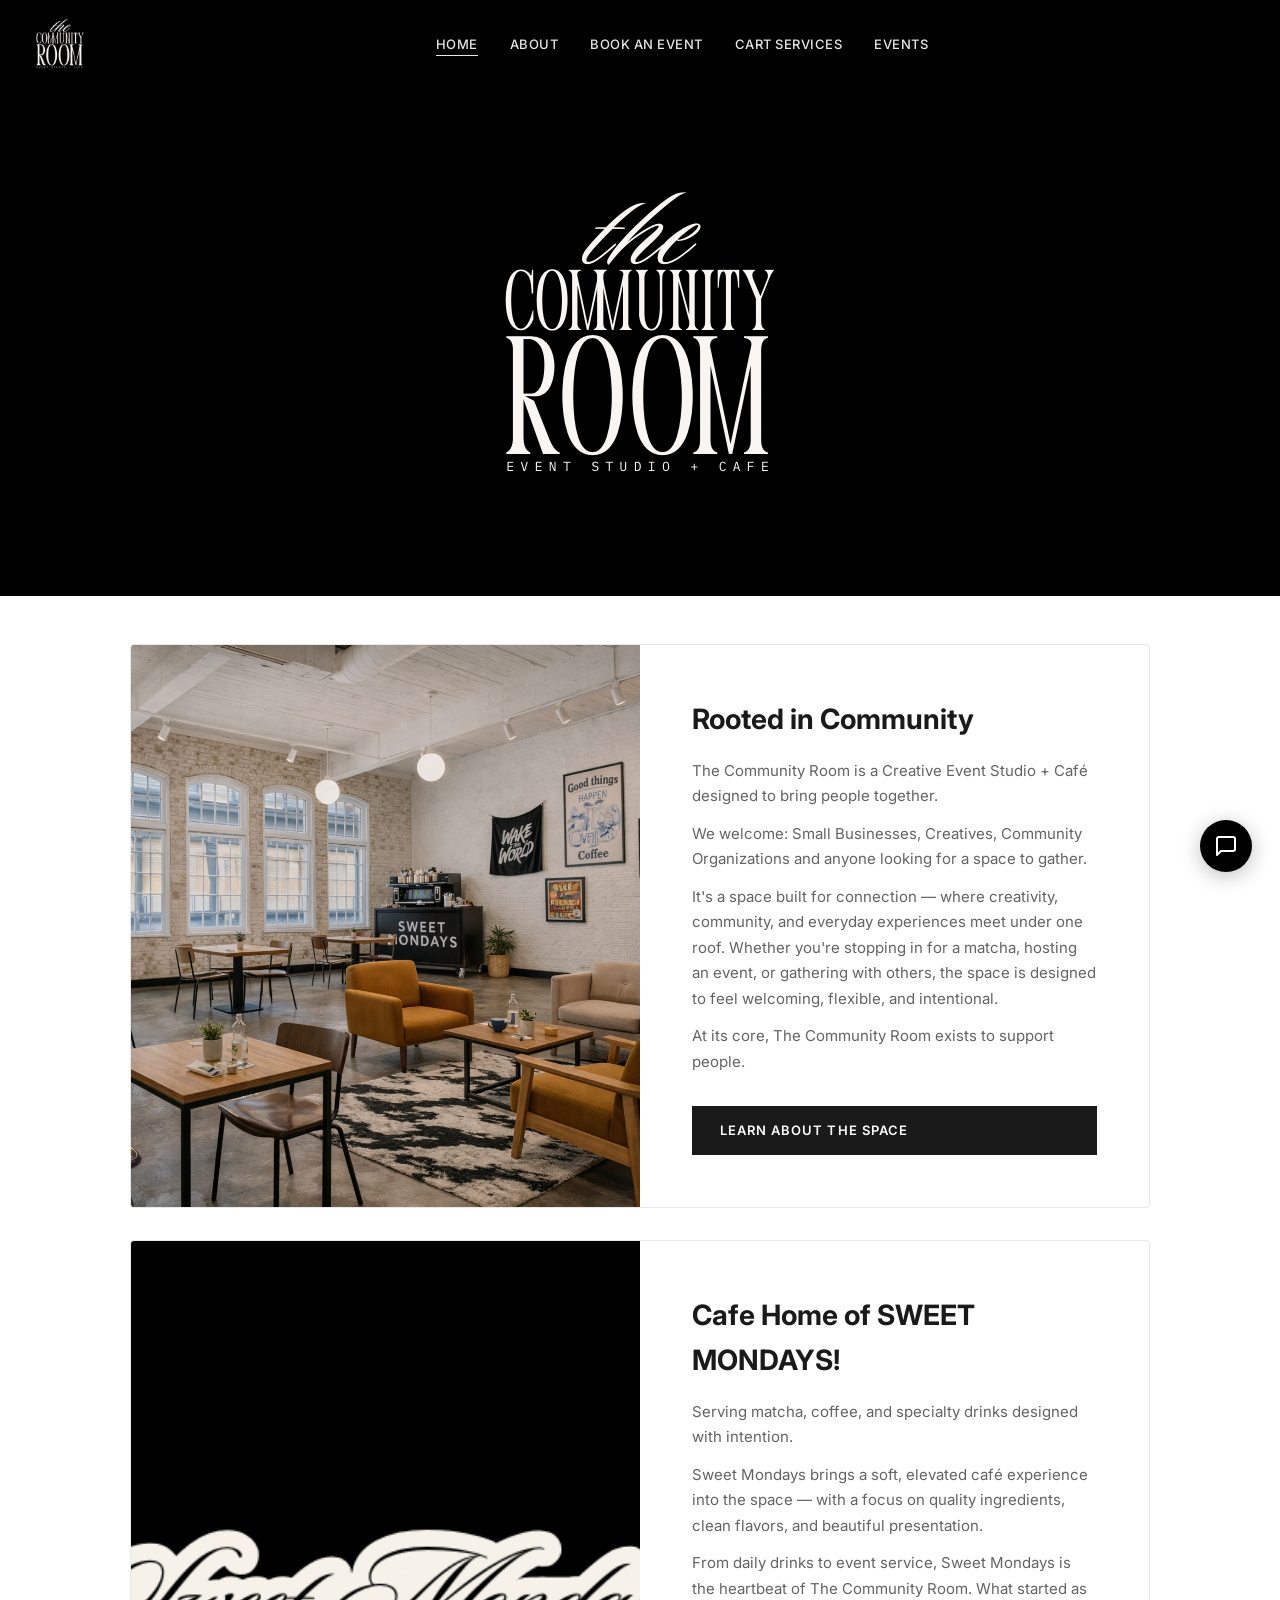
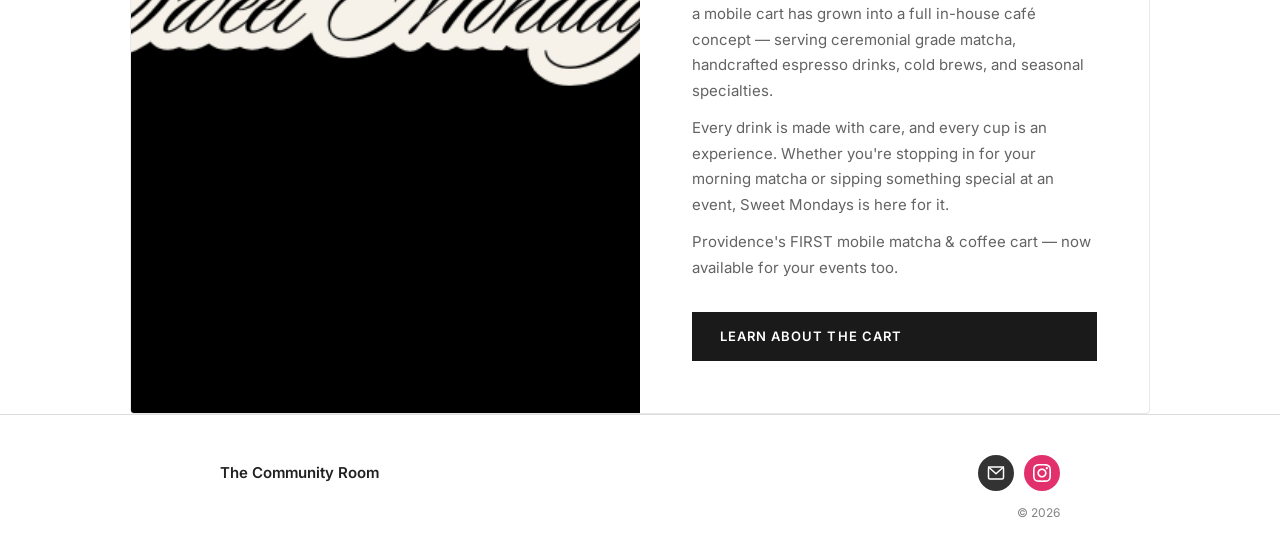
==== index.html @ abcc8662 "Remove home gallery, add mobile hamburger nav across all pages - Remove photo 1/2/3 gallery from hom" ====
<!DOCTYPE html>
<html lang="en">
<head>
  <meta charset="UTF-8" />
  <meta name="viewport" content="width=device-width, initial-scale=1.0" />
  <title>Home | The Community Room</title>
  <link href="https://fonts.googleapis.com/css2?family=Inter:wght@300;400;500;600;700&display=swap" rel="stylesheet" />
  <link rel="stylesheet" href="styles.css" />
</head>
<body>

  <!-- NAV -->
  <nav>
    <a href="index.html" class="nav-logo">
      <img src="logo.PNG" alt="The Community Room" class="nav-logo-img" />
    </a>
    <ul class="nav-links" id="navLinks">
      <li><a href="index.html" class="active">Home</a></li>
      <li><a href="about.html">About</a></li>
      <li><a href="book.html">Book an Event</a></li>
      <li><a href="cart-services.html">Cart Services</a></li>
      <li><a href="events.html">Events</a></li>
    </ul>
    <button class="nav-hamburger" id="navHamburger" aria-label="Toggle menu" aria-expanded="false">
      <span></span><span></span><span></span>
    </button>
  </nav>

  <!-- HERO -->
  <section class="hero">
    <div class="hero-inner">
      <img src="logo.PNG" alt="The Community Room" class="hero-logo" />
    </div>
  </section>

  <!-- SPLIT SECTIONS -->
  <div class="home-split-stack">

    <!-- THE SPACE -->
    <div class="home-split">
      <div class="home-split-img-wrap">
        <img class="home-split-img" src="theSPACEphoto.png" alt="The Community Room Space" />
      </div>
      <div class="home-split-text">
        <h2>Rooted in Community</h2>
        <p>The Community Room is a Creative Event Studio + Café designed to bring people together.</p>
        <p>We welcome: Small Businesses, Creatives, Community Organizations and anyone looking for a space to gather.</p>
        <p>It's a space built for connection — where creativity, community, and everyday experiences meet under one roof. Whether you're stopping in for a matcha, hosting an event, or gathering with others, the space is designed to feel welcoming, flexible, and intentional.</p>
        <p>At its core, The Community Room exists to support people.</p>
        <a href="book.html" class="btn-dark" style="margin-top:20px;">Learn About The Space</a>
      </div>
    </div>

    <!-- SWEET MONDAYS -->
    <div class="home-split">
      <div class="home-split-img-wrap">
        <img class="home-split-img" src="sweetmondays.png" alt="Sweet Mondays Café" style="object-fit:cover;" />
      </div>
      <div class="home-split-text">
        <h2>Cafe Home of SWEET MONDAYS!</h2>
        <p>Serving matcha, coffee, and specialty drinks designed with intention.</p>
        <p>Sweet Mondays brings a soft, elevated café experience into the space — with a focus on quality ingredients, clean flavors, and beautiful presentation.</p>
        <p>From daily drinks to event service, Sweet Mondays is the heartbeat of The Community Room. What started as a mobile cart has grown into a full in-house café concept — serving ceremonial grade matcha, handcrafted espresso drinks, cold brews, and seasonal specialties.</p>
        <p>Every drink is made with care, and every cup is an experience. Whether you're stopping in for your morning matcha or sipping something special at an event, Sweet Mondays is here for it.</p>
        <p>Providence's FIRST mobile matcha &amp; coffee cart — now available for your events too.</p>
        <a href="cart-services.html" class="btn-dark" style="margin-top:20px;">Learn About the Cart</a>
      </div>
    </div>

  </div>

  <!-- FOOTER -->
  <footer>
    <div class="footer-inner">
      <span class="footer-brand">The Community Room</span>
      <div class="footer-icons">
        <!-- Email -->
        <a href="mailto:" class="footer-icon footer-icon-email" aria-label="Email">
          <svg viewBox="0 0 24 24" fill="none" stroke="currentColor" stroke-width="2" stroke-linecap="round" stroke-linejoin="round" xmlns="http://www.w3.org/2000/svg">
            <rect x="2" y="4" width="20" height="16" rx="2"/><polyline points="2,4 12,13 22,4"/>
          </svg>
        </a>
        <!-- Instagram -->
        <a href="#" class="footer-icon footer-icon-insta" aria-label="Instagram">
          <svg viewBox="0 0 24 24" fill="currentColor" xmlns="http://www.w3.org/2000/svg">
            <path d="M12 2.163c3.204 0 3.584.012 4.85.07 3.252.148 4.771 1.691 4.919 4.919.058 1.265.069 1.645.069 4.849 0 3.205-.012 3.584-.069 4.849-.149 3.225-1.664 4.771-4.919 4.919-1.266.058-1.644.07-4.85.07-3.204 0-3.584-.012-4.849-.07-3.26-.149-4.771-1.699-4.919-4.92-.058-1.265-.07-1.644-.07-4.849 0-3.204.013-3.583.07-4.849.149-3.227 1.664-4.771 4.919-4.919 1.266-.057 1.645-.069 4.849-.069zm0-2.163c-3.259 0-3.667.014-4.947.072-4.358.2-6.78 2.618-6.98 6.98-.059 1.281-.073 1.689-.073 4.948 0 3.259.014 3.668.072 4.948.2 4.358 2.618 6.78 6.98 6.98 1.281.058 1.689.072 4.948.072 3.259 0 3.668-.014 4.948-.072 4.354-.2 6.782-2.618 6.979-6.98.059-1.28.073-1.689.073-4.948 0-3.259-.014-3.667-.072-4.947-.196-4.354-2.617-6.78-6.979-6.98-1.281-.059-1.69-.073-4.949-.073zm0 5.838c-3.403 0-6.162 2.759-6.162 6.162s2.759 6.163 6.162 6.163 6.162-2.759 6.162-6.163c0-3.403-2.759-6.162-6.162-6.162zm0 10.162c-2.209 0-4-1.79-4-4 0-2.209 1.791-4 4-4s4 1.791 4 4c0 2.21-1.791 4-4 4zm6.406-11.845c-.796 0-1.441.645-1.441 1.44s.645 1.44 1.441 1.44c.795 0 1.439-.645 1.439-1.44s-.644-1.44-1.439-1.44z"/>
          </svg>
        </a>
      </div>
    </div>
    <div class="footer-copy">© 2026</div>
  </footer>

  <script src="chat-agent.js"></script>
  <script src="nav.js"></script>
</body>
</html>
---- styles.css ----
*, *::before, *::after { box-sizing: border-box; margin: 0; padding: 0; }

:root {
  --black:      rgb(0, 0, 0);
  --black-soft: rgb(20, 20, 20);
  --black-warm: rgb(27, 26, 26);
  --white:      rgb(255, 255, 255);
  --dark:       rgb(33, 33, 33);
  --mid-gray:   rgb(99, 99, 99);
  --light-gray: rgb(241, 241, 241);
  --gray:       rgb(132, 132, 132);
  --blue:       rgb(51, 116, 255);
  --overlay:    rgba(0, 0, 0, 0.9);
  --font:       'Inter', Helvetica, Arial, sans-serif;
}

body {
  font-family: var(--font);
  color: var(--dark);
  background: var(--white);
  line-height: 1.6;
}

/* ── NAV ── */
nav {
  position: sticky;
  top: 0;
  z-index: 100;
  background: var(--black);
  display: grid;
  grid-template-columns: auto 1fr auto;
  align-items: center;
  padding: 0 20px 0 16px;
  height: 72px;
}

.nav-links {
  display: flex;
  align-items: center;
  justify-content: center;
  gap: 32px;
  list-style: none;
}

.nav-logo {
  display: flex;
  align-items: center;
  gap: 12px;
  text-decoration: none;
}

.nav-logo-img {
  height: 88px;
  width: auto;
  display: block;
}

.nav-logo-circle {
  width: 56px;
  height: 56px;
  border-radius: 50%;
  border: 2px solid var(--white);
  background: var(--black);
  display: flex;
  flex-direction: column;
  align-items: center;
  justify-content: center;
  padding: 6px;
}

.nav-logo-circle .the       { font-size: 7px; letter-spacing: 3px; color: var(--white); font-weight: 300; text-transform: uppercase; }
.nav-logo-circle .urban     { font-size: 11px; font-weight: 700; color: var(--white); text-transform: uppercase; letter-spacing: 1px; }
.nav-logo-circle .collective{ font-family: Georgia, serif; font-style: italic; font-size: 9px; color: var(--white); }
.nav-logo-circle .tagline   { font-size: 5px; color: var(--gray); letter-spacing: 2px; text-transform: uppercase; margin-top: 2px; }

.nav-links a {
  color: var(--white);
  text-decoration: none;
  font-size: 13px;
  font-weight: 500;
  letter-spacing: 0.5px;
  text-transform: uppercase;
  opacity: 0.9;
  position: relative;
  padding-bottom: 4px;
  transition: opacity 0.2s;
}
.nav-links a::after {
  content: '';
  position: absolute;
  left: 0;
  bottom: 0;
  width: 0;
  height: 1px;
  background: var(--white);
  transition: width 0.25s ease;
}
.nav-links a:hover { opacity: 1; }
.nav-links a:hover::after,
.nav-links a.active::after { width: 100%; }

.nav-search {
  background: none;
  border: none;
  cursor: pointer;
  color: var(--white);
  padding: 4px;
}
.nav-search svg { display: block; }

/* ── HERO ── */
.hero {
  background: var(--black);
  display: flex;
  align-items: center;
  justify-content: center;
  overflow: hidden;
  position: relative;
}

.hero-inner {
  text-align: center;
  padding: 12px 40px;
}

.hero-logo {
  max-width: min(680px, 85vw);
  width: 100%;
  height: auto;
  display: block;
  margin: 0 auto;
}

.hero-the {
  display: block;
  font-size: clamp(28px, 6vw, 72px);
  font-weight: 800;
  color: var(--white);
  letter-spacing: 0.25em;
  text-transform: uppercase;
  opacity: 0.15;
}

.hero-urban {
  display: block;
  font-size: clamp(64px, 18vw, 220px);
  font-weight: 900;
  color: var(--white);
  letter-spacing: 0.05em;
  text-transform: uppercase;
  line-height: 0.85;
  opacity: 0.18;
}

.hero-collective {
  display: block;
  font-family: Georgia, 'Times New Roman', serif;
  font-style: italic;
  font-size: clamp(48px, 12vw, 160px);
  color: var(--white);
  line-height: 1;
  opacity: 0.18;
}

.hero-tagline {
  display: flex;
  align-items: center;
  justify-content: center;
  gap: 20px;
  margin-top: 24px;
}

.hero-tagline span {
  font-size: clamp(9px, 1.5vw, 13px);
  letter-spacing: 0.3em;
  text-transform: uppercase;
  color: var(--white);
  opacity: 0.5;
  font-weight: 400;
}

.hero-dot {
  width: 4px;
  height: 4px;
  background: var(--white);
  border-radius: 50%;
  opacity: 0.3;
}

/* ── SECTIONS SHARED ── */
.section {
  max-width: 700px;
  margin: 0 auto;
  padding: 64px 24px;
}

.section-img {
  width: 100%;
  max-width: 480px;
  border-radius: 4px;
  display: block;
  margin: 0 auto 36px;
  background: var(--light-gray);
  aspect-ratio: 4/3;
  object-fit: cover;
}

.section h2 {
  font-size: clamp(22px, 4vw, 30px);
  font-weight: 700;
  color: var(--black-warm);
  margin-bottom: 16px;
}

.section p {
  font-size: 15px;
  color: var(--mid-gray);
  margin-bottom: 12px;
  line-height: 1.7;
}

.section ul {
  list-style: disc;
  padding-left: 32px;
  margin-bottom: 12px;
}

.section ul li {
  font-size: 15px;
  color: var(--mid-gray);
  margin-bottom: 4px;
  line-height: 1.7;
}

/* ── BUTTONS ── */
.btn-dark {
  display: inline-block;
  margin-top: 24px;
  padding: 14px 28px;
  background: var(--black-warm);
  color: var(--white);
  font-family: var(--font);
  font-size: 13px;
  font-weight: 600;
  letter-spacing: 0.08em;
  text-transform: uppercase;
  text-decoration: none;
  border: none;
  cursor: pointer;
  transition: background 0.2s;
}
.btn-dark:hover { background: var(--dark); }

.btn-outline {
  display: inline-block;
  margin-top: 24px;
  padding: 14px 28px;
  background: transparent;
  color: var(--white);
  font-family: var(--font);
  font-size: 13px;
  font-weight: 600;
  letter-spacing: 0.08em;
  text-transform: uppercase;
  text-decoration: none;
  border: 2px solid var(--white);
  cursor: pointer;
  transition: background 0.2s, color 0.2s;
}
.btn-outline:hover { background: var(--white); color: var(--black); }

/* ── ABOUT BAND ── */
.about-band {
  background: var(--black);
  padding: 80px 24px;
  text-align: center;
}

.about-band h2 {
  font-size: clamp(16px, 3vw, 22px);
  font-weight: 600;
  color: var(--white);
  letter-spacing: 0.15em;
  text-transform: uppercase;
  margin-bottom: 32px;
}

.about-band p {
  font-size: clamp(15px, 2.5vw, 18px);
  color: var(--white);
  max-width: 640px;
  margin: 0 auto 16px;
  line-height: 1.8;
  opacity: 0.88;
}

/* ── GALLERY ── */
.gallery {
  display: grid;
  grid-template-columns: repeat(3, 1fr);
  gap: 0;
  max-width: 840px;
  margin: 0 auto;
  padding: 40px 24px 64px;
}

.gallery-item {
  aspect-ratio: 1;
  background: var(--light-gray);
  overflow: hidden;
}

.gallery-item img {
  width: 100%;
  height: 100%;
  object-fit: cover;
  display: block;
  transition: transform 0.3s;
}
.gallery-item:hover img { transform: scale(1.04); }

/* placeholder tint for images we don't have */
.img-placeholder {
  width: 100%;
  height: 100%;
  background: linear-gradient(135deg, #d0cfc8 0%, #b8b5ad 100%);
  display: flex;
  align-items: center;
  justify-content: center;
  color: var(--gray);
  font-size: 13px;
  letter-spacing: 0.05em;
}

/* ── SWEET MONDAYS LOGO BLOCK ── */
.logo-block {
  background: var(--black);
  width: 100%;
  max-width: 480px;
  aspect-ratio: 1;
  margin: 0 auto 36px;
  border-radius: 4px;
  display: flex;
  flex-direction: column;
  align-items: center;
  justify-content: center;
  gap: 8px;
}

.sm-script {
  font-family: Georgia, 'Times New Roman', serif;
  font-style: italic;
  font-size: clamp(36px, 8vw, 64px);
  color: var(--white);
  font-weight: 400;
  line-height: 1;
}

.sm-sub {
  font-size: clamp(10px, 1.5vw, 14px);
  letter-spacing: 0.3em;
  color: var(--white);
  text-transform: uppercase;
  font-weight: 300;
  opacity: 0.8;
}

/* ── DIVIDER ── */
hr.section-divider {
  border: none;
  border-top: 1px solid var(--light-gray);
  max-width: 700px;
  margin: 0 auto;
}

/* ── FOOTER ── */
footer {
  border-top: 1px solid #ddd;
  padding: 40px 32px 24px;
}

.footer-inner {
  max-width: 840px;
  margin: 0 auto;
  display: flex;
  align-items: center;
  justify-content: space-between;
  margin-bottom: 12px;
}

.footer-brand {
  font-size: 15px;
  font-weight: 600;
  color: var(--dark);
}

.footer-icons {
  display: flex;
  gap: 10px;
}

.footer-icon {
  width: 36px;
  height: 36px;
  border-radius: 50%;
  display: flex;
  align-items: center;
  justify-content: center;
  text-decoration: none;
  transition: opacity 0.2s;
}
.footer-icon:hover { opacity: 0.7; }
.footer-icon svg { width: 18px; height: 18px; display: block; }

.footer-icon-email { background: #333; color: var(--white); }
.footer-icon-insta { background: #e1306c; color: var(--white); }

.footer-copy {
  max-width: 840px;
  margin: 0 auto;
  font-size: 12px;
  color: var(--gray);
  text-align: right;
}

/* ── HOME SPLIT SECTIONS ── */
.home-split-stack {
  max-width: 1100px;
  margin: 0 auto;
  padding: 48px 40px 0;
  display: flex;
  flex-direction: column;
  gap: 32px;
}

.home-split {
  display: grid;
  grid-template-columns: 1fr 1fr;
  align-items: stretch;
  border: 1px solid #e8e8e8;
  border-radius: 4px;
  overflow: hidden;
}

.home-split-img-wrap {
  overflow: hidden;
  position: relative;
  min-height: 420px;
}

.home-split-img {
  width: 100%;
  height: 100%;
  object-fit: cover;
  display: block;
}

.home-split-text {
  padding: 52px 52px;
  display: flex;
  flex-direction: column;
  justify-content: center;
}

.home-split-text h2 {
  font-size: clamp(20px, 3vw, 28px);
  font-weight: 700;
  color: var(--black-warm);
  margin-bottom: 16px;
}

.home-split-text p {
  font-size: 15px;
  color: var(--mid-gray);
  margin-bottom: 12px;
  line-height: 1.7;
}

.home-split-text ul {
  list-style: disc;
  padding-left: 20px;
  margin-bottom: 12px;
}

.home-split-text ul li {
  font-size: 15px;
  color: var(--mid-gray);
  margin-bottom: 4px;
  line-height: 1.7;
}

/* ── ABOUT PAGE ── */
.about-split {
  max-width: 1100px;
  margin: 0 auto;
  padding: 80px 40px;
  display: grid;
  grid-template-columns: 1fr 1fr;
  gap: 64px;
  align-items: stretch;
}

.about-split-img-wrap {
  overflow: hidden;
  border-radius: 4px;
}

.about-split-img {
  width: 100%;
  height: 100%;
  object-fit: cover;
  display: block;
  min-height: 480px;
  background: var(--light-gray);
}

.about-split-text h2 {
  font-size: clamp(20px, 3vw, 28px);
  font-weight: 700;
  color: var(--black-warm);
  letter-spacing: 0.05em;
  text-transform: uppercase;
  margin-bottom: 28px;
}

.about-split-text p {
  font-size: 15px;
  color: var(--mid-gray);
  margin-bottom: 16px;
  line-height: 1.8;
}

.about-split-text p strong {
  color: var(--dark);
}

.about-split-text p em {
  font-style: italic;
  color: var(--mid-gray);
}

/* ── COLLAB BAND (replaced by two-col layout in new CSS below) ── */

/* ── CART SERVICES PAGE ── */
.cs-hero-split {
  max-width: 1100px;
  margin: 0 auto;
  display: grid;
  grid-template-columns: 1fr 1fr;
  gap: 0;
  padding: 56px 40px;
  align-items: start;
}

.cs-hero-col {
  padding: 0 24px;
}
.cs-hero-col:first-child {
  padding-left: 0;
  border-right: 1px solid var(--light-gray);
  padding-right: 48px;
}
.cs-hero-col:last-child {
  padding-left: 48px;
  padding-right: 0;
}

.cs-col-heading {
  font-size: clamp(14px, 2vw, 17px);
  font-weight: 700;
  color: var(--black-warm);
  letter-spacing: 0.05em;
  text-transform: uppercase;
  margin-bottom: 20px;
}

.cs-img-wrap {
  width: 100%;
  margin-bottom: 24px;
  border-radius: 4px;
  overflow: hidden;
}

.cs-img-dark {
  background: linear-gradient(135deg, #2a2a2a 0%, #1a1a1a 100%) !important;
  color: var(--gray) !important;
  min-height: 380px;
}

.cs-img-matcha {
  background: linear-gradient(135deg, #8aac6a 0%, #5a7a40 100%) !important;
  color: rgba(255,255,255,0.6) !important;
  min-height: 380px;
}

.cs-img-bottles {
  background: linear-gradient(135deg, #7a9e55 0%, #5a7a35 100%) !important;
  color: rgba(255,255,255,0.6) !important;
  min-height: 320px;
}

.cs-img-ice {
  background: linear-gradient(135deg, #c8d8b0 0%, #9ab880 100%) !important;
  color: var(--gray) !important;
  min-height: 200px;
}

.cs-label {
  font-size: 13px;
  font-weight: 700;
  color: var(--dark);
  text-transform: uppercase;
  letter-spacing: 0.05em;
  margin-bottom: 8px !important;
}

.cs-col-body p {
  font-size: 14px;
  color: var(--mid-gray);
  line-height: 1.75;
  margin-bottom: 16px;
}

.cs-details p {
  font-size: 14px;
  color: var(--mid-gray);
  line-height: 1.75;
  margin-bottom: 20px;
}

.cs-details p strong {
  color: var(--dark);
}

/* ── BEVERAGE DROP-OFF ── */
.cs-dropoff {
  max-width: 700px;
  margin: 0 auto;
  padding: 16px 40px 80px;
}

.cs-dropoff-heading {
  font-size: clamp(14px, 2vw, 17px);
  font-weight: 700;
  color: var(--black-warm);
  letter-spacing: 0.05em;
  text-transform: uppercase;
  margin-bottom: 28px;
}

.cs-dropoff-img-wrap {
  width: 100%;
  border-radius: 4px;
  overflow: hidden;
  margin-bottom: 20px;
}

.cs-dropoff-body {
  margin-top: 8px;
}

.cs-tagline {
  font-size: 15px;
  font-style: italic;
  color: var(--dark);
  margin-bottom: 16px;
}

.cs-dropoff-body p {
  font-size: 15px;
  color: var(--mid-gray);
  line-height: 1.75;
  margin-bottom: 16px;
}

.cs-list-group {
  margin-bottom: 20px;
}

.cs-list-label {
  font-size: 15px;
  color: var(--dark);
  margin-bottom: 8px;
}

.cs-list-label em {
  font-style: italic;
  color: var(--mid-gray);
}

.cs-list-group ul {
  list-style: disc;
  padding-left: 28px;
}

.cs-list-group ul li {
  font-size: 15px;
  color: var(--mid-gray);
  line-height: 1.7;
  margin-bottom: 4px;
}

/* ── BOOK WITH US PAGE ── */
:root {
  --purple: #534AB7;
  --purple-light: #EAE9F7;
  --purple-mid: #6E66CC;
}

.bk-page {
  max-width: 960px;
  margin: 0 auto;
  padding: 56px 32px 80px;
}

.bk-header {
  margin-bottom: 40px;
}

.bk-header h1 {
  font-size: clamp(22px, 4vw, 32px);
  font-weight: 700;
  color: var(--black-warm);
  letter-spacing: 0.04em;
  text-transform: uppercase;
  margin-bottom: 8px;
}

.bk-header p {
  font-size: 15px;
  color: var(--mid-gray);
  line-height: 1.6;
}

/* Legend */
.bk-legend {
  display: flex;
  gap: 24px;
  margin-bottom: 28px;
  flex-wrap: wrap;
}

.bk-legend-item {
  display: flex;
  align-items: center;
  gap: 8px;
  font-size: 12px;
  color: var(--mid-gray);
  font-weight: 500;
  letter-spacing: 0.03em;
}

.bk-legend-dot {
  width: 10px;
  height: 10px;
  border-radius: 50%;
  flex-shrink: 0;
}
.bk-dot-available { background: #22c55e; }
.bk-dot-partial   { background: #f59e0b; }
.bk-dot-private   { background: #b0b0b0; }
.bk-dot-owner     { background: var(--purple); }
.bk-dot-tours     { background: #e03030; }

/* Calendar nav */
.bk-cal-nav {
  display: flex;
  align-items: center;
  justify-content: space-between;
  margin-bottom: 0;
  padding: 14px 20px;
  background: var(--black);
  border-radius: 4px 4px 0 0;
}

.bk-month-label {
  font-size: 14px;
  font-weight: 600;
  color: var(--white);
  letter-spacing: 0.08em;
  text-transform: uppercase;
}

.bk-nav-btn {
  background: none;
  border: 1px solid rgba(255,255,255,0.2);
  color: var(--white);
  width: 32px;
  height: 32px;
  border-radius: 2px;
  cursor: pointer;
  display: flex;
  align-items: center;
  justify-content: center;
  font-size: 14px;
  transition: background 0.15s, border-color 0.15s;
}
.bk-nav-btn:hover { background: rgba(255,255,255,0.1); border-color: rgba(255,255,255,0.4); }

/* Calendar grid */
.bk-cal-grid {
  display: grid;
  grid-template-columns: repeat(7, 1fr);
  border-left: 1px solid #e8e8e8;
  border-top: 1px solid #e8e8e8;
}

.bk-cal-day-header {
  padding: 10px 0;
  text-align: center;
  font-size: 11px;
  font-weight: 600;
  text-transform: uppercase;
  letter-spacing: 0.08em;
  color: var(--gray);
  background: #fafafa;
  border-right: 1px solid #e8e8e8;
  border-bottom: 1px solid #e8e8e8;
}

.bk-cal-cell {
  min-height: 100px;
  padding: 10px 10px 8px;
  border-right: 1px solid #e8e8e8;
  border-bottom: 1px solid #e8e8e8;
  display: flex;
  flex-direction: column;
  gap: 5px;
  position: relative;
  background: var(--white);
}

.bk-cell-empty {
  background: #fafafa;
  pointer-events: none;
}

.bk-cell-past {
  background: #fafafa;
}
.bk-cell-past .bk-day-num { opacity: 0.3; }

.bk-cell-today {
  outline: 2px solid var(--purple);
  outline-offset: -2px;
}
.bk-cell-today .bk-day-num { color: var(--purple); font-weight: 700; }

.bk-cell-clickable {
  cursor: pointer;
  transition: background 0.15s;
}
.bk-cell-clickable:hover { background: #f5f4fc; }

.bk-day-num {
  font-size: 13px;
  font-weight: 500;
  color: var(--dark);
  line-height: 1;
}

/* Pills */
.bk-pill {
  display: inline-block;
  font-size: 10px;
  font-weight: 600;
  letter-spacing: 0.03em;
  padding: 3px 7px;
  border-radius: 20px;
  line-height: 1.4;
  width: fit-content;
}

.bk-pill-private {
  background: #ebebeb;
  color: #777;
}

.bk-pill-owner {
  background: var(--purple-light);
  color: var(--purple);
}

.bk-avail-label {
  font-size: 11px;
  font-weight: 600;
  color: #22c55e;
  letter-spacing: 0.02em;
}

.bk-slots-open {
  font-size: 10px;
  color: #f59e0b;
  font-weight: 500;
}

.bk-cell-detail {
  font-size: 10px;
  color: var(--mid-gray);
  line-height: 1.4;
}

/* Modal overlay */
.bk-overlay {
  position: fixed;
  inset: 0;
  background: rgba(0,0,0,0.72);
  z-index: 200;
  display: flex;
  align-items: center;
  justify-content: center;
  padding: 24px;
  opacity: 0;
  pointer-events: none;
  transition: opacity 0.2s;
}

.bk-overlay-active {
  opacity: 1;
  pointer-events: all;
}

.bk-modal {
  background: var(--white);
  width: 100%;
  max-width: 620px;
  max-height: 90vh;
  overflow-y: auto;
  border-radius: 4px;
  padding: 40px;
  position: relative;
}

.bk-modal-close {
  position: absolute;
  top: 16px;
  right: 16px;
  background: none;
  border: none;
  cursor: pointer;
  color: var(--gray);
  font-size: 18px;
  line-height: 1;
  padding: 4px 8px;
  transition: color 0.15s;
}
.bk-modal-close:hover { color: var(--dark); }

.bk-modal-title {
  font-size: 18px;
  font-weight: 700;
  color: var(--black-warm);
  letter-spacing: 0.03em;
  text-transform: uppercase;
  margin-bottom: 28px;
}

/* Form */
.bk-field-row {
  display: grid;
  grid-template-columns: 1fr 1fr;
  gap: 16px;
  margin-bottom: 16px;
}

.bk-field {
  display: flex;
  flex-direction: column;
  gap: 6px;
  margin-bottom: 16px;
}

.bk-field:last-child { margin-bottom: 0; }

.bk-label {
  font-size: 12px;
  font-weight: 600;
  color: var(--dark);
  letter-spacing: 0.04em;
  text-transform: uppercase;
}

.bk-req { color: var(--purple); }

.bk-input {
  font-family: var(--font);
  font-size: 14px;
  color: var(--dark);
  background: var(--white);
  border: 1px solid #d8d8d8;
  border-radius: 2px;
  padding: 10px 12px;
  outline: none;
  transition: border-color 0.15s;
  width: 100%;
  appearance: none;
}
.bk-input:focus { border-color: var(--purple); }
.bk-input::placeholder { color: #bbb; }

.bk-select {
  background-image: url("data:image/svg+xml,%3Csvg xmlns='http://www.w3.org/2000/svg' width='12' height='12' viewBox='0 0 24 24' fill='none' stroke='%23888' stroke-width='2'%3E%3Cpolyline points='6 9 12 15 18 9'/%3E%3C/svg%3E");
  background-repeat: no-repeat;
  background-position: right 12px center;
  padding-right: 32px;
  cursor: pointer;
}

.bk-textarea {
  resize: vertical;
  min-height: 88px;
}

.bk-section-label {
  font-size: 12px;
  font-weight: 600;
  color: var(--dark);
  letter-spacing: 0.04em;
  text-transform: uppercase;
  margin-bottom: 12px;
  margin-top: 8px;
}

/* Time slot cards */
.bk-slot-grid {
  display: grid;
  grid-template-columns: repeat(4, 1fr);
  gap: 10px;
  margin-bottom: 6px;
}

.bk-slot-card {
  border: 1px solid #d8d8d8;
  border-radius: 2px;
  padding: 12px 10px;
  cursor: pointer;
  display: flex;
  flex-direction: column;
  gap: 4px;
  transition: border-color 0.15s, background 0.15s;
  user-select: none;
}
.bk-slot-card:not(.bk-slot-taken):hover { border-color: var(--purple); background: var(--purple-light); }

.bk-slot-taken {
  background: #f5f5f5;
  cursor: not-allowed;
  opacity: 0.55;
}

.bk-slot-selected {
  border-color: var(--purple) !important;
  background: var(--purple-light) !important;
}

.bk-slot-label {
  font-size: 13px;
  font-weight: 600;
  color: var(--dark);
}
.bk-slot-taken .bk-slot-label { color: var(--gray); }

.bk-slot-time {
  font-size: 11px;
  color: var(--mid-gray);
}

.bk-slot-unavail {
  font-size: 10px;
  color: #aaa;
  font-weight: 500;
  margin-top: 2px;
}

/* Catering cards */
.bk-catering-grid {
  display: grid;
  grid-template-columns: repeat(2, 1fr);
  gap: 10px;
  margin-bottom: 4px;
}

.bk-catering-card {
  border: 1px solid #d8d8d8;
  border-radius: 2px;
  padding: 14px 12px;
  cursor: pointer;
  display: flex;
  flex-direction: column;
  gap: 5px;
  position: relative;
  transition: border-color 0.15s, background 0.15s;
  user-select: none;
}
.bk-catering-card:hover { border-color: var(--purple); background: var(--purple-light); }

.bk-catering-selected {
  border-color: var(--purple) !important;
  background: var(--purple-light) !important;
}

.bk-catering-label {
  font-size: 13px;
  font-weight: 600;
  color: var(--dark);
  padding-top: 2px;
}

.bk-catering-sub {
  font-size: 11px;
  color: var(--mid-gray);
  line-height: 1.4;
}

.bk-popular-badge {
  display: inline-block;
  font-size: 9px;
  font-weight: 700;
  letter-spacing: 0.06em;
  text-transform: uppercase;
  background: var(--purple);
  color: var(--white);
  padding: 2px 7px;
  border-radius: 20px;
  width: fit-content;
}

/* Errors */
.bk-error {
  font-size: 12px;
  color: #d0402a;
  margin-top: 6px;
  font-weight: 500;
}

/* Submit */
.bk-submit {
  display: block;
  width: 100%;
  margin-top: 24px;
  padding: 14px;
  background: var(--purple);
  color: var(--white);
  font-family: var(--font);
  font-size: 13px;
  font-weight: 600;
  letter-spacing: 0.08em;
  text-transform: uppercase;
  border: none;
  border-radius: 2px;
  cursor: pointer;
  transition: background 0.2s;
}
.bk-submit:hover { background: var(--purple-mid); }

.bk-submit-outline {
  background: transparent;
  color: var(--purple);
  border: 1.5px solid var(--purple);
}
.bk-submit-outline:hover { background: var(--purple-light); }

/* Owner event detail modal */
.bk-event-flyer {
  width: 100%;
  border-radius: 4px;
  overflow: hidden;
  margin-bottom: 24px;
  background: var(--light-gray);
  min-height: 260px;
  display: flex;
  align-items: center;
  justify-content: center;
}

.bk-event-flyer img {
  width: 100%;
  display: block;
  border-radius: 4px;
}

.bk-event-title {
  font-size: 20px;
  font-weight: 700;
  color: var(--black-warm);
  margin-bottom: 6px;
}

.bk-event-meta {
  display: flex;
  flex-wrap: wrap;
  gap: 12px;
  margin-bottom: 20px;
}

.bk-event-meta-item {
  display: flex;
  align-items: center;
  gap: 6px;
  font-size: 13px;
  color: var(--mid-gray);
}

.bk-event-meta-item svg {
  width: 14px;
  height: 14px;
  color: var(--purple);
  flex-shrink: 0;
}

.bk-event-desc {
  font-size: 14px;
  color: var(--mid-gray);
  line-height: 1.7;
  margin-bottom: 24px;
}

.bk-event-tag {
  display: inline-block;
  background: var(--purple-light);
  color: var(--purple);
  font-size: 11px;
  font-weight: 600;
  letter-spacing: 0.04em;
  text-transform: uppercase;
  padding: 4px 10px;
  border-radius: 20px;
  margin-bottom: 20px;
}

/* Confirmation */
.bk-confirm {
  text-align: center;
  padding: 20px 0 8px;
}

.bk-confirm-icon {
  width: 52px;
  height: 52px;
  border-radius: 50%;
  background: var(--purple);
  color: var(--white);
  font-size: 22px;
  display: flex;
  align-items: center;
  justify-content: center;
  margin: 0 auto 20px;
}

.bk-confirm-title {
  font-size: 20px;
  font-weight: 700;
  color: var(--black-warm);
  margin-bottom: 8px;
}

.bk-confirm-msg {
  font-size: 15px;
  color: var(--mid-gray);
  margin-bottom: 24px;
}

.bk-confirm-detail {
  display: inline-flex;
  align-items: center;
  gap: 8px;
  background: var(--purple-light);
  border: 1px solid #c8c4ee;
  border-radius: 2px;
  padding: 10px 18px;
  font-size: 13px;
  color: var(--dark);
  margin-bottom: 8px;
}

.bk-confirm-detail strong { color: var(--purple); font-weight: 600; }

/* ── RESPONSIVE ── */
@media (max-width: 768px) {
  .about-split {
    grid-template-columns: 1fr;
    padding: 48px 24px;
    gap: 36px;
  }

  .cs-hero-split {
    grid-template-columns: 1fr;
    padding: 40px 24px;
  }
  .cs-hero-col:first-child {
    border-right: none;
    border-bottom: 1px solid var(--light-gray);
    padding-right: 0;
    padding-bottom: 40px;
    margin-bottom: 40px;
  }
  .cs-hero-col:last-child {
    padding-left: 0;
  }
  .cs-dropoff {
    padding: 16px 24px 60px;
  }

  .home-split-stack { padding: 24px 20px 0; gap: 20px; }
  .home-split { grid-template-columns: 1fr; }
  .home-split-img-wrap { min-height: 260px; }
  .home-split-text { padding: 36px 24px; }
  .about-split-img { min-height: 300px; }
  .bk-page { padding: 40px 20px 60px; }
  .bk-cal-cell { min-height: 70px; padding: 6px; }
  .bk-day-num { font-size: 12px; }
  .bk-pill { font-size: 9px; padding: 2px 5px; }
  .bk-avail-label { font-size: 10px; }
  .bk-modal { padding: 28px 20px; }
  .bk-field-row { grid-template-columns: 1fr; }
  .bk-slot-grid { grid-template-columns: repeat(2, 1fr); }
  .bk-catering-grid { grid-template-columns: 1fr; }
}

/* ── HAMBURGER BUTTON (hidden on desktop) ── */
.nav-hamburger {
  display: none;
  flex-direction: column;
  justify-content: center;
  gap: 5px;
  background: none;
  border: none;
  cursor: pointer;
  padding: 6px;
  margin-left: 12px;
}

.nav-hamburger span {
  display: block;
  width: 22px;
  height: 2px;
  background: var(--white);
  border-radius: 2px;
  transition: transform 0.25s, opacity 0.25s;
}

/* Animate to X when open */
.nav-hamburger-active span:nth-child(1) { transform: translateY(7px) rotate(45deg); }
.nav-hamburger-active span:nth-child(2) { opacity: 0; }
.nav-hamburger-active span:nth-child(3) { transform: translateY(-7px) rotate(-45deg); }

@media (max-width: 600px) {
  nav {
    grid-template-columns: auto 1fr auto;
    padding: 0 16px 0 12px;
    flex-wrap: wrap;
  }

  .nav-hamburger { display: flex; }

  .nav-links {
    display: none;
    position: absolute;
    top: 72px;
    left: 0;
    right: 0;
    background: var(--black);
    flex-direction: column;
    align-items: flex-start;
    gap: 0;
    padding: 8px 0 16px;
    z-index: 99;
    border-top: 1px solid rgba(255,255,255,0.08);
  }

  .nav-links.nav-open { display: flex; }

  .nav-links li { width: 100%; }

  .nav-links a {
    display: block;
    padding: 14px 24px;
    font-size: 13px;
    width: 100%;
  }

  .nav-links a::after { display: none; }
}

/* ── EVENTS PAGE ── */
.ev-header {
  text-align: center;
  padding: 56px 24px 24px;
}

.ev-header h1 {
  font-size: clamp(28px, 5vw, 48px);
  font-weight: 700;
  letter-spacing: -0.02em;
  color: var(--black);
}

.ev-header p {
  margin-top: 8px;
  font-size: 15px;
  color: var(--mid-gray);
  letter-spacing: 0.04em;
}

.ev-filters {
  display: flex;
  justify-content: center;
  flex-wrap: wrap;
  gap: 10px;
  padding: 20px 24px 36px;
}

.ev-filter-btn {
  background: none;
  border: 1.5px solid var(--light-gray);
  border-radius: 999px;
  padding: 7px 20px;
  font-family: var(--font);
  font-size: 13px;
  font-weight: 500;
  color: var(--mid-gray);
  cursor: pointer;
  transition: background 0.15s, color 0.15s, border-color 0.15s;
}

.ev-filter-btn:hover {
  border-color: var(--black);
  color: var(--black);
}

.ev-filter-active {
  background: var(--black);
  border-color: var(--black);
  color: var(--white);
}

.ev-grid {
  display: grid;
  grid-template-columns: repeat(auto-fill, minmax(220px, 1fr));
  gap: 32px;
  max-width: 1200px;
  margin: 0 auto;
  padding: 0 40px 80px;
}

.ev-card {
  display: flex;
  flex-direction: column;
  border-radius: 6px;
  overflow: hidden;
  background: var(--white);
  transition: transform 0.2s;
}

.ev-card:hover {
  transform: translateY(-4px);
}

.ev-flyer {
  aspect-ratio: 8.5 / 11;
  width: 100%;
  display: flex;
  align-items: center;
  justify-content: center;
  border-radius: 4px;
  overflow: hidden;
}

.ev-flyer-placeholder {
  font-size: 13px;
  font-weight: 500;
  color: rgba(255,255,255,0.3);
  letter-spacing: 0.15em;
  text-transform: uppercase;
}

.ev-card-info {
  padding: 14px 4px 0;
}

.ev-card-tag {
  font-size: 11px;
  font-weight: 600;
  letter-spacing: 0.1em;
  text-transform: uppercase;
  color: var(--gray);
}

.ev-card-name {
  font-size: 16px;
  font-weight: 600;
  color: var(--black);
  margin-top: 4px;
  line-height: 1.3;
}

.ev-card-date {
  font-size: 13px;
  color: var(--mid-gray);
  margin-top: 4px;
}

@media (max-width: 600px) {
  .ev-grid { grid-template-columns: repeat(2, 1fr); gap: 20px; padding: 0 20px 60px; }
}

/* ── ADMIN PAGE ── */
.adm-gate {
  position: fixed;
  inset: 0;
  background: var(--black);
  display: flex;
  align-items: center;
  justify-content: center;
  z-index: 999;
}

.adm-gate-box {
  background: var(--black-soft);
  border: 1px solid rgba(255,255,255,0.08);
  border-radius: 8px;
  padding: 48px 40px;
  width: 100%;
  max-width: 380px;
  display: flex;
  flex-direction: column;
  align-items: center;
  gap: 12px;
  text-align: center;
}

.adm-gate-box h2 {
  color: var(--white);
  font-size: 20px;
  font-weight: 600;
}

.adm-gate-box p {
  color: var(--gray);
  font-size: 14px;
  margin-bottom: 4px;
}

.adm-gate-box .bk-input {
  width: 100%;
  background: rgba(255,255,255,0.05);
  border-color: rgba(255,255,255,0.12);
  color: var(--white);
}

.adm-gate-box .bk-submit {
  width: 100%;
  margin-top: 4px;
}

.adm-gate-error {
  color: #e05555;
  font-size: 13px;
}

.adm-logout-btn {
  background: none;
  border: 1.5px solid rgba(255,255,255,0.2);
  border-radius: 999px;
  color: var(--white);
  font-family: var(--font);
  font-size: 13px;
  font-weight: 500;
  padding: 6px 18px;
  cursor: pointer;
  transition: border-color 0.15s;
}

.adm-logout-btn:hover { border-color: var(--white); }

.adm-page {
  max-width: 1200px;
  margin: 0 auto;
  padding: 56px 40px 80px;
}

.adm-header {
  margin-bottom: 36px;
}

.adm-header h1 {
  font-size: clamp(24px, 4vw, 36px);
  font-weight: 700;
  color: var(--black);
}

.adm-header p {
  color: var(--mid-gray);
  font-size: 15px;
  margin-top: 6px;
}

.adm-tabs {
  display: flex;
  gap: 4px;
  border-bottom: 2px solid var(--light-gray);
  margin-bottom: 40px;
}

.adm-tab {
  background: none;
  border: none;
  font-family: var(--font);
  font-size: 14px;
  font-weight: 600;
  color: var(--gray);
  padding: 10px 24px;
  cursor: pointer;
  border-bottom: 2px solid transparent;
  margin-bottom: -2px;
  transition: color 0.15s, border-color 0.15s;
}

.adm-tab:hover { color: var(--black); }

.adm-tab-active {
  color: var(--black);
  border-bottom-color: var(--black);
}

.adm-panel-hidden { display: none; }

.adm-two-col {
  display: grid;
  grid-template-columns: 1fr 1fr;
  gap: 48px;
  align-items: start;
}

.adm-section-title {
  font-size: 16px;
  font-weight: 600;
  color: var(--black);
  margin-bottom: 20px;
}

.adm-optional {
  font-weight: 400;
  color: var(--gray);
  font-size: 12px;
}

.adm-file-input {
  display: block;
  width: 100%;
  font-family: var(--font);
  font-size: 13px;
  color: var(--dark);
  margin-top: 6px;
}

.adm-file-note {
  display: block;
  font-size: 12px;
  color: var(--gray);
  margin-top: 4px;
}

.adm-form-error {
  color: #e05555;
  font-size: 13px;
  margin-bottom: 8px;
}

.adm-list-note {
  font-size: 12px;
  color: var(--gray);
  margin-bottom: 20px;
}

.adm-empty {
  color: var(--gray);
  font-size: 14px;
  font-style: italic;
}

.adm-list-item {
  display: flex;
  align-items: center;
  gap: 14px;
  padding: 14px 0;
  border-bottom: 1px solid var(--light-gray);
}

.adm-list-thumb {
  width: 40px;
  height: 52px;
  object-fit: cover;
  border-radius: 3px;
  flex-shrink: 0;
}

.adm-list-info {
  flex: 1;
  display: flex;
  flex-direction: column;
  gap: 2px;
}

.adm-list-info strong {
  font-size: 14px;
  font-weight: 600;
  color: var(--black);
}

.adm-list-info span {
  font-size: 12px;
  color: var(--gray);
}

.adm-delete-btn {
  background: none;
  border: 1.5px solid #e0b0b0;
  border-radius: 999px;
  color: #c04040;
  font-family: var(--font);
  font-size: 12px;
  font-weight: 500;
  padding: 4px 14px;
  cursor: pointer;
  white-space: nowrap;
  flex-shrink: 0;
  transition: background 0.15s, color 0.15s;
}

.adm-delete-btn:hover {
  background: #c04040;
  color: var(--white);
  border-color: #c04040;
}

@media (max-width: 768px) {
  .adm-two-col { grid-template-columns: 1fr; }
  .adm-page { padding: 40px 20px 60px; }
}

.adm-toast {
  position: fixed;
  bottom: 32px;
  left: 50%;
  transform: translateX(-50%) translateY(20px);
  background: var(--black);
  color: var(--white);
  padding: 14px 24px;
  border-radius: 8px;
  font-size: 14px;
  font-weight: 500;
  opacity: 0;
  transition: opacity 0.25s, transform 0.25s;
  z-index: 9999;
  white-space: nowrap;
}

.adm-toast a {
  color: #7eb8f7;
  text-decoration: underline;
  margin-left: 8px;
}

.adm-toast-show {
  opacity: 1;
  transform: translateX(-50%) translateY(0);
}

/* ── ABOUT PHOTO SCROLL ── */
.about-photo-scroll {
  overflow-x: auto;
  overflow-y: hidden;
  padding: 0 40px 40px;
  -webkit-overflow-scrolling: touch;
  scrollbar-width: none;
}
.about-photo-scroll::-webkit-scrollbar { display: none; }

.about-photo-track {
  display: flex;
  gap: 16px;
  width: max-content;
}

.about-photo-item {
  width: 220px;
  height: 300px;
  border-radius: 6px;
  flex-shrink: 0;
  display: flex;
  align-items: center;
  justify-content: center;
  color: var(--gray);
  font-size: 13px;
}

/* ── COLLAB BAND TWO-COL ── */
.collab-band {
  background: var(--black);
  padding: 0;
}

.collab-band-inner {
  display: grid;
  grid-template-columns: 1fr 1fr;
  max-width: 1100px;
  margin: 0 auto;
}

.collab-band-text {
  padding: 64px 48px;
  color: var(--white);
}

.collab-band-text h2 {
  font-size: clamp(22px, 3vw, 32px);
  font-weight: 700;
  margin-bottom: 12px;
}

.collab-band-text p {
  color: rgba(255,255,255,0.75);
  font-size: 15px;
  margin-bottom: 8px;
}

.collab-band-text .inquire-label {
  font-weight: 600;
  color: var(--white);
  margin-top: 16px;
}

.collab-band-text ul {
  list-style: none;
  padding: 0;
  margin: 8px 0 24px;
}

.collab-band-text ul li {
  color: rgba(255,255,255,0.7);
  font-size: 14px;
  padding: 4px 0;
  border-bottom: 1px solid rgba(255,255,255,0.08);
}

.collab-band-side {
  background: rgba(255,255,255,0.05);
  display: flex;
  align-items: center;
  justify-content: center;
  padding: 64px 48px;
  border-left: 1px solid rgba(255,255,255,0.08);
}

.collab-band-side-inner {
  display: flex;
  flex-direction: column;
  gap: 16px;
}

.collab-side-label {
  font-size: 11px;
  font-weight: 600;
  letter-spacing: 0.12em;
  text-transform: uppercase;
  color: rgba(255,255,255,0.4);
}

.collab-side-text {
  font-size: 15px;
  color: rgba(255,255,255,0.7);
  line-height: 1.6;
  max-width: 280px;
}

@media (max-width: 768px) {
  .collab-band-inner { grid-template-columns: 1fr; }
  .collab-band-side { border-left: none; border-top: 1px solid rgba(255,255,255,0.08); }
  .about-photo-scroll { padding: 0 20px 32px; }
}

/* ── COLLAB SLIDESHOW ── */
.collab-slideshow {
  position: relative;
  width: 100%;
  height: 100%;
  min-height: 320px;
  overflow: hidden;
}

.collab-slide {
  position: absolute;
  inset: 0;
  display: flex;
  align-items: center;
  justify-content: center;
  color: var(--gray);
  font-size: 13px;
  opacity: 0;
  transition: opacity 0.5s ease;
}

.collab-slide.active { opacity: 1; }

.collab-slide-prev,
.collab-slide-next {
  position: absolute;
  top: 50%;
  transform: translateY(-50%);
  background: rgba(0,0,0,0.4);
  border: none;
  color: #fff;
  font-size: 24px;
  width: 36px;
  height: 36px;
  border-radius: 50%;
  cursor: pointer;
  display: flex;
  align-items: center;
  justify-content: center;
  z-index: 2;
  transition: background 0.2s;
}
.collab-slide-prev:hover,
.collab-slide-next:hover { background: rgba(0,0,0,0.7); }
.collab-slide-prev { left: 12px; }
.collab-slide-next { right: 12px; }

.collab-slide-dots {
  position: absolute;
  bottom: 12px;
  left: 50%;
  transform: translateX(-50%);
  display: flex;
  gap: 6px;
  z-index: 2;
}

.collab-dot {
  width: 7px;
  height: 7px;
  border-radius: 50%;
  background: rgba(255,255,255,0.4);
  border: none;
  cursor: pointer;
  padding: 0;
  transition: background 0.2s;
}

/* ── MEET THE OWNER SECTION ── */
.meet-owner-section {
  background: var(--off-white, #f8f6f2);
  display: grid;
  grid-template-columns: 1fr 1fr;
  min-height: 560px;
}

.meet-owner-img-wrap {
  overflow: hidden;
}

.meet-owner-img {
  width: 100%;
  height: 100%;
  object-fit: cover;
  display: block;
}

.meet-owner-inner {
  padding: 72px 56px;
}

.meet-owner-inner h2 {
  font-size: clamp(20px, 3vw, 26px);
  font-weight: 700;
  color: var(--black-warm);
  letter-spacing: 0.04em;
  text-transform: uppercase;
  margin-bottom: 28px;
}

.meet-owner-inner p {
  font-size: 15px;
  color: var(--mid-gray);
  line-height: 1.85;
  margin-bottom: 18px;
}

.owner-quote {
  margin: 32px 0 0;
  padding: 20px 24px;
  border-left: 3px solid var(--black-warm, #1a1a1a);
  font-size: 15px;
  font-style: italic;
  color: var(--dark, #2a2a2a);
  line-height: 1.75;
  background: rgba(0,0,0,0.03);
  border-radius: 0 4px 4px 0;
}

/* ── BOOKING FORM RADIO GROUPS ── */
.bk-radio-group {
  display: flex;
  gap: 24px;
  margin-top: 8px;
}

.bk-radio-label {
  display: flex;
  align-items: center;
  gap: 8px;
  font-size: 14px;
  color: var(--dark);
  cursor: pointer;
  font-weight: 500;
}

.bk-radio-label input[type="radio"] {
  accent-color: var(--black-warm, #1a1a1a);
  width: 16px;
  height: 16px;
  cursor: pointer;
}
.collab-dot-active { background: #fff; }
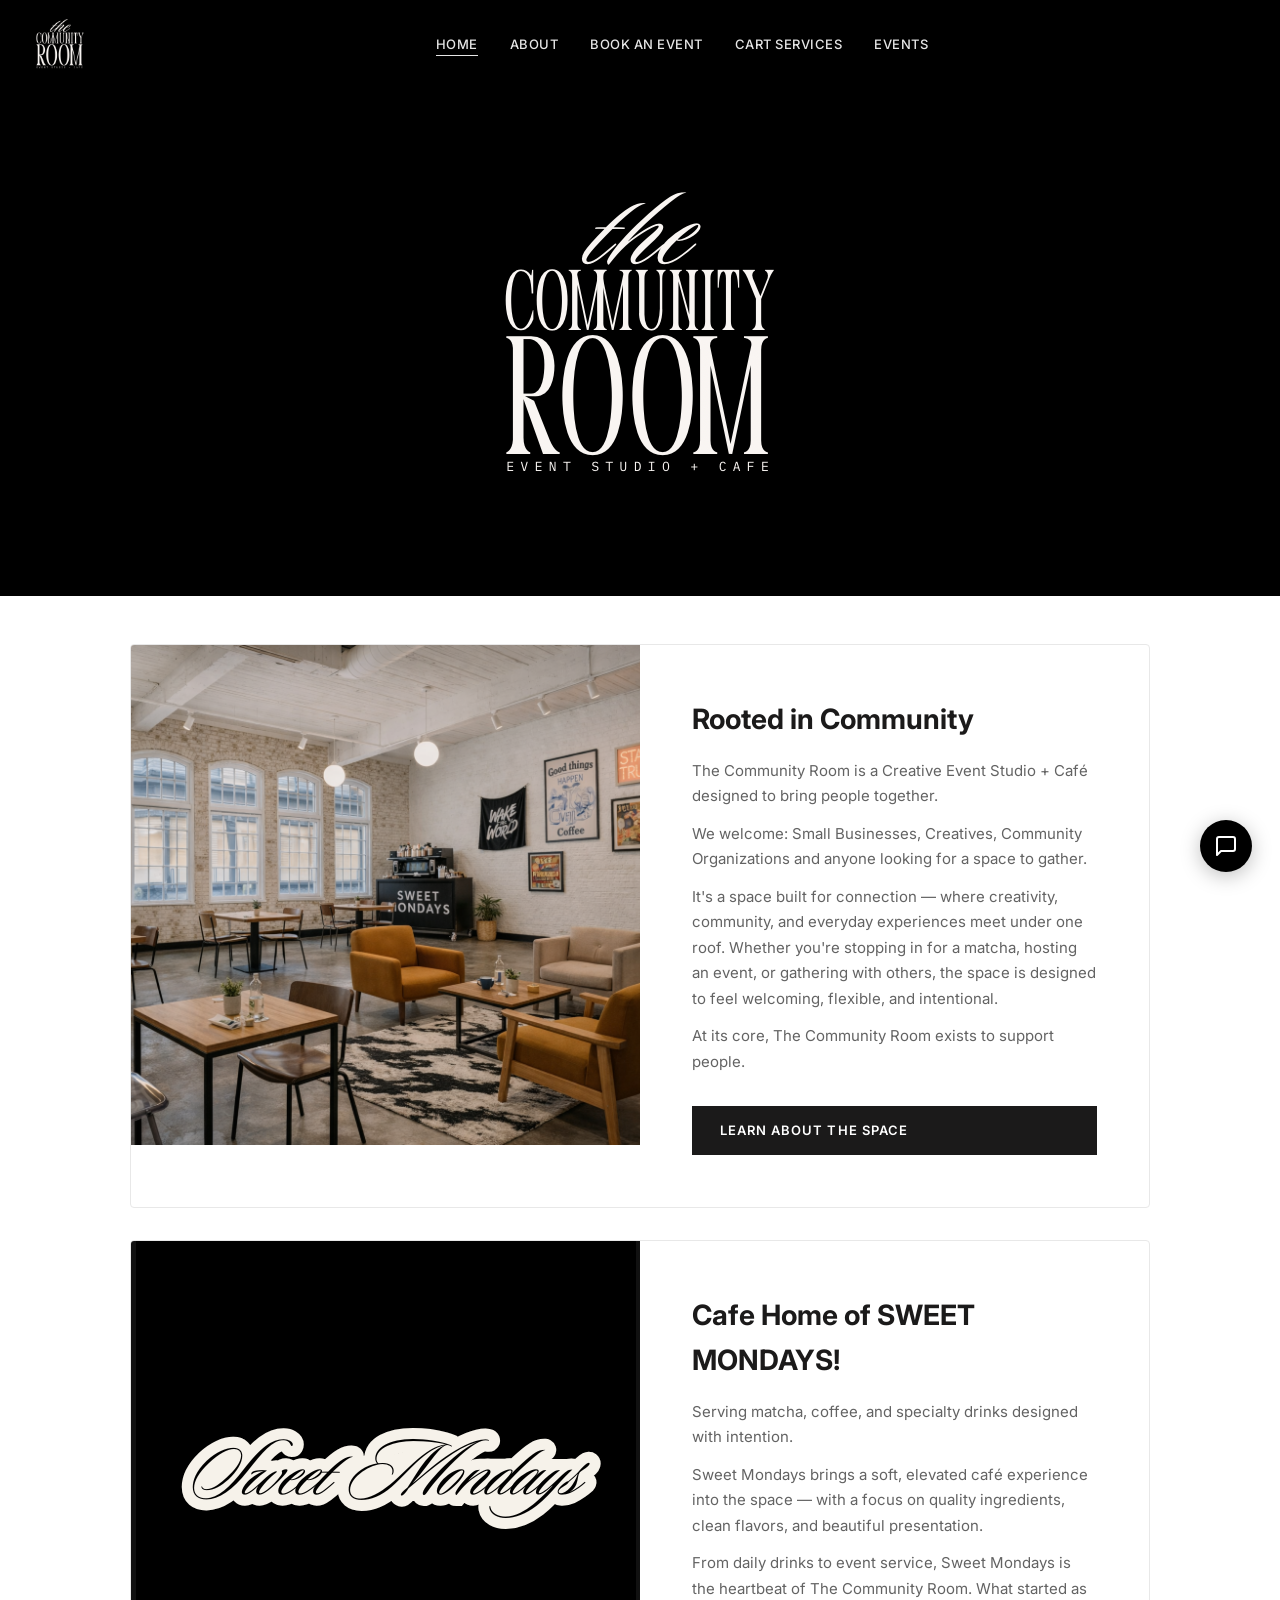
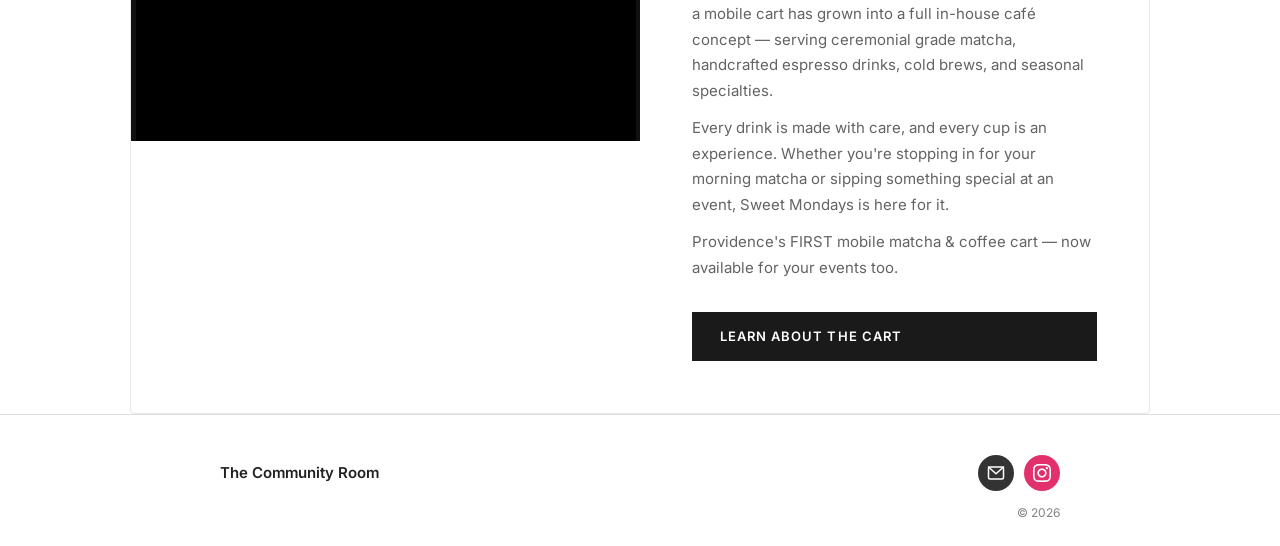
==== commit e1888c78: "Cross-device sync, photo fixes, horizontal scroll collab - Add GitHub API sync (github-sync.js + eve" ====
--- a/index.html
+++ b/index.html
@@ -54,7 +54,7 @@
     <!-- SWEET MONDAYS -->
     <div class="home-split">
       <div class="home-split-img-wrap">
-        <img class="home-split-img" src="sweetmondays.png" alt="Sweet Mondays Café" style="object-fit:cover;" />
+        <img class="home-split-img" src="sweetmondays.png" alt="Sweet Mondays Café" style="object-fit:contain; background:#111;" />
       </div>
       <div class="home-split-text">
         <h2>Cafe Home of SWEET MONDAYS!</h2>
--- a/styles.css
+++ b/styles.css
@@ -445,7 +445,7 @@
 .home-split-img-wrap {
   overflow: hidden;
   position: relative;
-  min-height: 420px;
+  height: 500px;
 }
 
 .home-split-img {
@@ -650,9 +650,17 @@
 
 .cs-dropoff-img-wrap {
   width: 100%;
+  max-height: 340px;
   border-radius: 4px;
   overflow: hidden;
   margin-bottom: 20px;
+}
+
+.cs-dropoff-img-wrap img {
+  width: 100%;
+  height: 340px;
+  object-fit: cover;
+  display: block;
 }
 
 .cs-dropoff-body {
@@ -1346,12 +1354,13 @@
 
 @media (max-width: 600px) {
   nav {
-    grid-template-columns: auto 1fr auto;
+    display: flex;
+    justify-content: space-between;
+    align-items: center;
     padding: 0 16px 0 12px;
-    flex-wrap: wrap;
   }
 
-  .nav-hamburger { display: flex; }
+  .nav-hamburger { display: flex; margin-left: auto; }
 
   .nav-links {
     display: none;
@@ -1849,8 +1858,9 @@
   display: flex;
   align-items: center;
   justify-content: center;
-  padding: 64px 48px;
+  padding: 48px 32px;
   border-left: 1px solid rgba(255,255,255,0.08);
+  overflow: hidden;
 }
 
 .collab-band-side-inner {
@@ -1881,62 +1891,50 @@
 }
 
 /* ── COLLAB SLIDESHOW ── */
-.collab-slideshow {
-  position: relative;
+/* ── COLLAB HORIZONTAL SCROLL ── */
+.collab-hscroll {
+  width: 100%;
+  overflow-x: auto;
+  overflow-y: hidden;
+  -webkit-overflow-scrolling: touch;
+  scrollbar-width: thin;
+  scrollbar-color: rgba(255,255,255,0.3) transparent;
+  padding-bottom: 8px;
+}
+
+.collab-hscroll::-webkit-scrollbar {
+  height: 4px;
+}
+.collab-hscroll::-webkit-scrollbar-track { background: transparent; }
+.collab-hscroll::-webkit-scrollbar-thumb { background: rgba(255,255,255,0.3); border-radius: 2px; }
+
+.collab-hscroll-track {
+  display: flex;
+  gap: 12px;
+  width: max-content;
+}
+
+.collab-hscroll-item {
+  width: 200px;
+  height: 280px;
+  flex-shrink: 0;
+  border-radius: 4px;
+  display: flex;
+  align-items: center;
+  justify-content: center;
+  color: rgba(0,0,0,0.4);
+  font-size: 12px;
+  overflow: hidden;
+}
+
+.collab-hscroll-item img {
   width: 100%;
   height: 100%;
-  min-height: 320px;
-  overflow: hidden;
-}
-
-.collab-slide {
-  position: absolute;
-  inset: 0;
-  display: flex;
-  align-items: center;
-  justify-content: center;
-  color: var(--gray);
-  font-size: 13px;
-  opacity: 0;
-  transition: opacity 0.5s ease;
-}
-
-.collab-slide.active { opacity: 1; }
-
-.collab-slide-prev,
-.collab-slide-next {
-  position: absolute;
-  top: 50%;
-  transform: translateY(-50%);
-  background: rgba(0,0,0,0.4);
-  border: none;
-  color: #fff;
-  font-size: 24px;
-  width: 36px;
-  height: 36px;
-  border-radius: 50%;
-  cursor: pointer;
-  display: flex;
-  align-items: center;
-  justify-content: center;
-  z-index: 2;
-  transition: background 0.2s;
-}
-.collab-slide-prev:hover,
-.collab-slide-next:hover { background: rgba(0,0,0,0.7); }
-.collab-slide-prev { left: 12px; }
-.collab-slide-next { right: 12px; }
-
-.collab-slide-dots {
-  position: absolute;
-  bottom: 12px;
-  left: 50%;
-  transform: translateX(-50%);
-  display: flex;
-  gap: 6px;
-  z-index: 2;
-}
-
+  object-fit: cover;
+  display: block;
+}
+
+/* kept for reference — no longer used */
 .collab-dot {
   width: 7px;
   height: 7px;
@@ -1951,24 +1949,34 @@
 /* ── MEET THE OWNER SECTION ── */
 .meet-owner-section {
   background: var(--off-white, #f8f6f2);
+  max-width: 1100px;
+  margin: 0 auto;
+  padding: 80px 40px;
   display: grid;
   grid-template-columns: 1fr 1fr;
-  min-height: 560px;
+  gap: 64px;
+  align-items: stretch;
 }
 
 .meet-owner-img-wrap {
   overflow: hidden;
+  border-radius: 4px;
 }
 
 .meet-owner-img {
   width: 100%;
   height: 100%;
+  min-height: 480px;
   object-fit: cover;
+  object-position: center top;
   display: block;
 }
 
 .meet-owner-inner {
-  padding: 72px 56px;
+  display: flex;
+  flex-direction: column;
+  justify-content: center;
+  padding: 0;
 }
 
 .meet-owner-inner h2 {
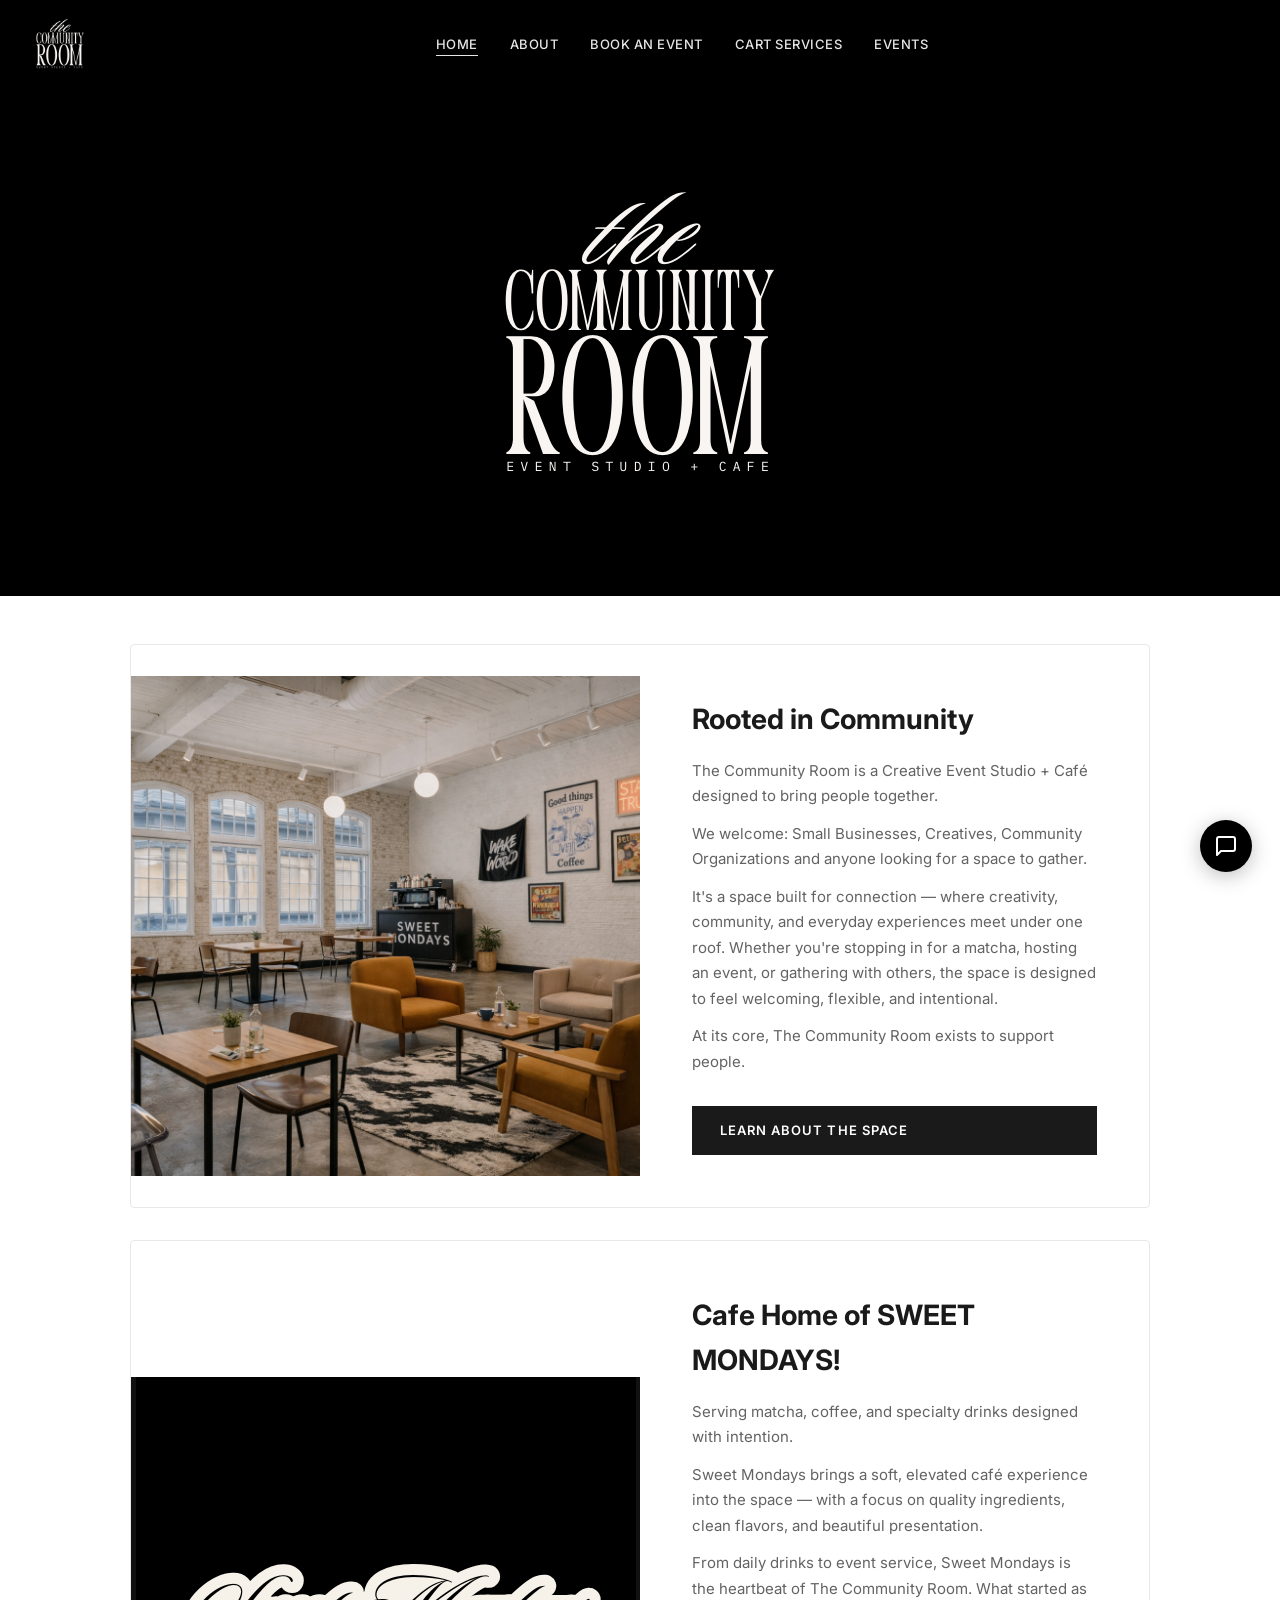
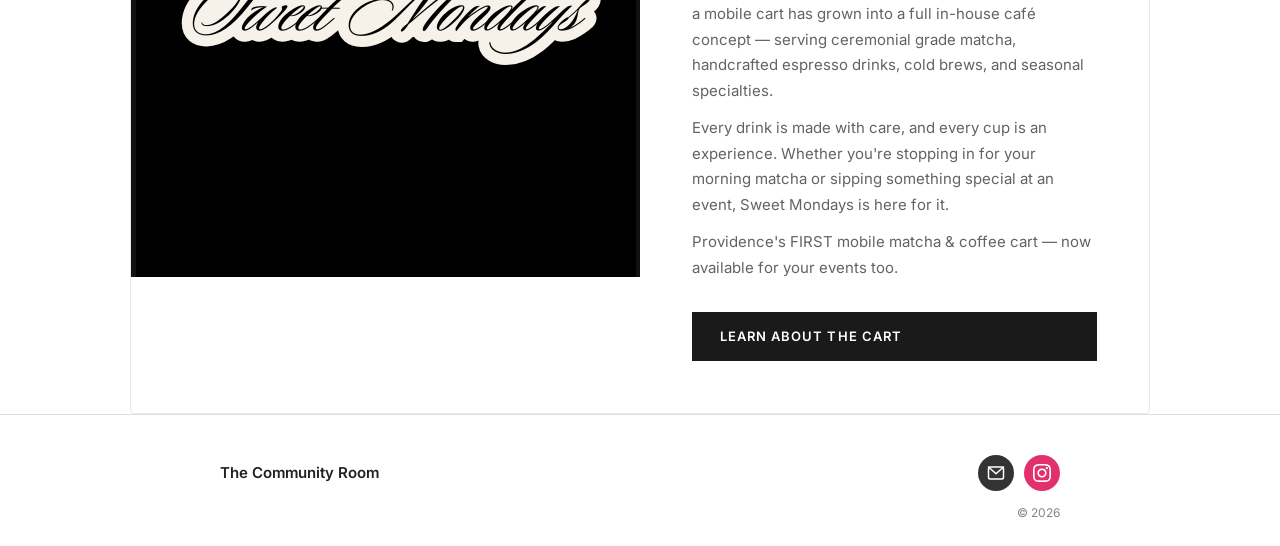
==== commit 23bcebd6: "Audit fixes: remove dead code, add img-overrides to index, drop github-sync - admin.html: removed un" ====
--- a/index.html
+++ b/index.html
@@ -54,7 +54,7 @@
     <!-- SWEET MONDAYS -->
     <div class="home-split">
       <div class="home-split-img-wrap">
-        <img class="home-split-img" src="sweetmondays.png" alt="Sweet Mondays Café" style="object-fit:contain; background:#111;" />
+        <img class="home-split-img" src="sweetmondays.png" alt="Sweet Mondays Café" style="object-fit:contain; background:#111; object-position:center 65%;" />
       </div>
       <div class="home-split-text">
         <h2>Cafe Home of SWEET MONDAYS!</h2>
@@ -92,6 +92,7 @@
   </footer>
 
   <script src="chat-agent.js"></script>
+  <script src="img-overrides.js"></script>
   <script src="nav.js"></script>
 </body>
 </html>
--- a/styles.css
+++ b/styles.css
@@ -436,7 +436,7 @@
 .home-split {
   display: grid;
   grid-template-columns: 1fr 1fr;
-  align-items: stretch;
+  align-items: center;
   border: 1px solid #e8e8e8;
   border-radius: 4px;
   overflow: hidden;
@@ -887,6 +887,15 @@
 .bk-pill-owner {
   background: var(--purple-light);
   color: var(--purple);
+}
+
+.bk-cell-tours {
+  background: #fff5f5;
+}
+
+.bk-pill-tours {
+  background: #fde8e8;
+  color: #e03030;
 }
 
 .bk-avail-label {
@@ -1641,6 +1650,59 @@
   align-items: start;
 }
 
+.adm-img-grid {
+  display: grid;
+  grid-template-columns: repeat(auto-fill, minmax(180px, 1fr));
+  gap: 24px;
+}
+
+.adm-img-item {
+  display: flex;
+  flex-direction: column;
+  align-items: center;
+  gap: 8px;
+  background: #f9f9f9;
+  border: 1px solid #e8e8e8;
+  border-radius: 8px;
+  padding: 16px;
+}
+
+.adm-img-preview-wrap {
+  width: 100%;
+  height: 120px;
+  overflow: hidden;
+  border-radius: 4px;
+  background: #eee;
+  display: flex;
+  align-items: center;
+  justify-content: center;
+}
+
+.adm-img-preview {
+  width: 100%;
+  height: 100%;
+  object-fit: cover;
+}
+
+.adm-img-label {
+  font-size: 13px;
+  font-weight: 600;
+  text-align: center;
+  color: #333;
+  margin: 0;
+}
+
+.adm-img-upload-btn {
+  background: #111;
+  color: #fff;
+  padding: 7px 16px;
+  border-radius: 6px;
+  font-size: 13px;
+  font-weight: 500;
+  cursor: pointer;
+  text-align: center;
+}
+
 .adm-section-title {
   font-size: 16px;
   font-weight: 600;
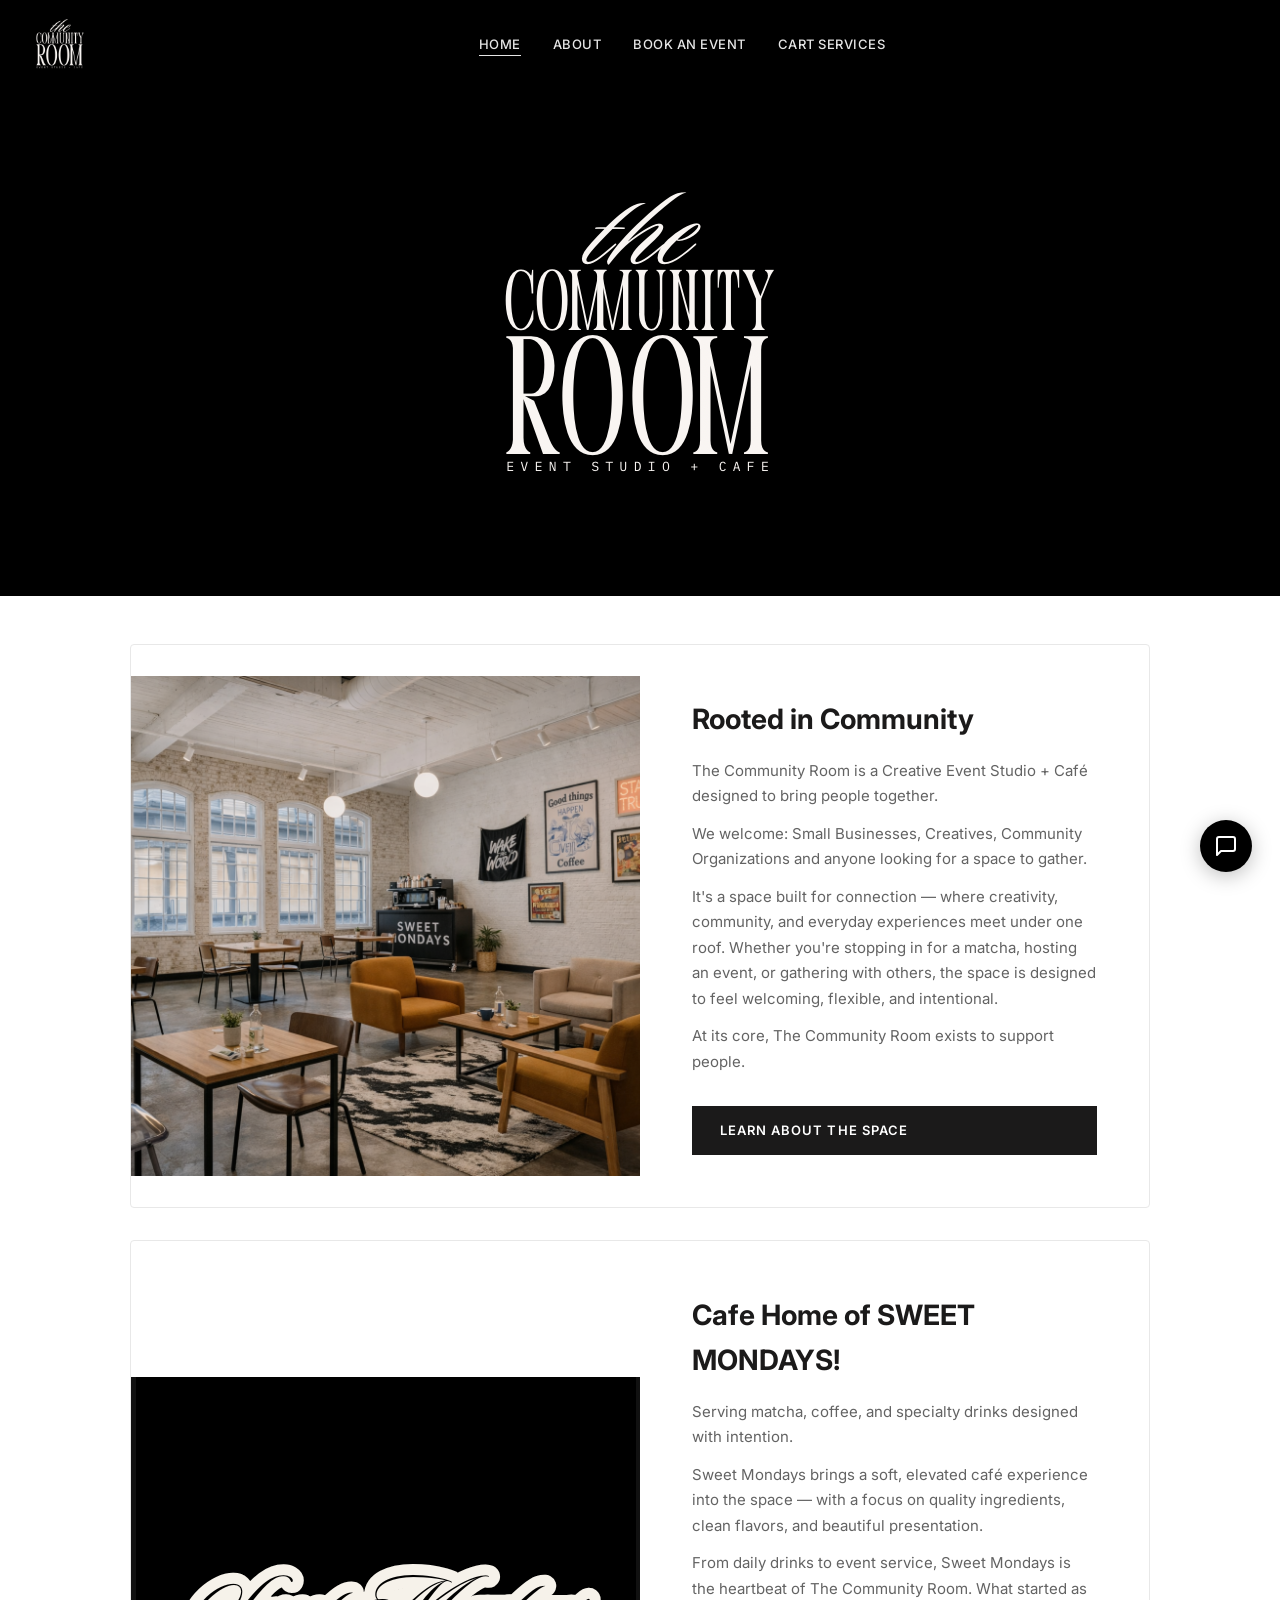
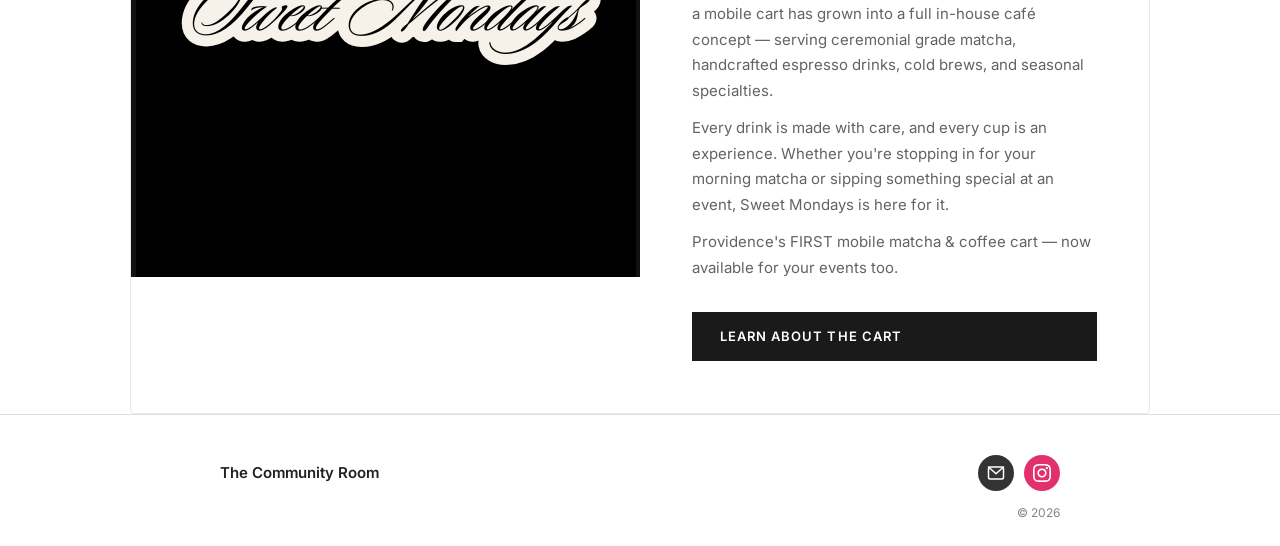
==== commit 17ce2307: "Remove events page from nav, update Airtable table name, require all form fields, submit times in AM" ====
--- a/index.html
+++ b/index.html
@@ -4,6 +4,7 @@
   <meta charset="UTF-8" />
   <meta name="viewport" content="width=device-width, initial-scale=1.0" />
   <title>Home | The Community Room</title>
+  <link rel="icon" type="image/png" href="logo.PNG" />
   <link href="https://fonts.googleapis.com/css2?family=Inter:wght@300;400;500;600;700&display=swap" rel="stylesheet" />
   <link rel="stylesheet" href="styles.css" />
 </head>
@@ -19,7 +20,6 @@
       <li><a href="about.html">About</a></li>
       <li><a href="book.html">Book an Event</a></li>
       <li><a href="cart-services.html">Cart Services</a></li>
-      <li><a href="events.html">Events</a></li>
     </ul>
     <button class="nav-hamburger" id="navHamburger" aria-label="Toggle menu" aria-expanded="false">
       <span></span><span></span><span></span>
@@ -75,13 +75,13 @@
       <span class="footer-brand">The Community Room</span>
       <div class="footer-icons">
         <!-- Email -->
-        <a href="mailto:" class="footer-icon footer-icon-email" aria-label="Email">
+        <a href="mailto:bookthecommunityroom@gmail.com" class="footer-icon footer-icon-email" aria-label="Email">
           <svg viewBox="0 0 24 24" fill="none" stroke="currentColor" stroke-width="2" stroke-linecap="round" stroke-linejoin="round" xmlns="http://www.w3.org/2000/svg">
             <rect x="2" y="4" width="20" height="16" rx="2"/><polyline points="2,4 12,13 22,4"/>
           </svg>
         </a>
         <!-- Instagram -->
-        <a href="#" class="footer-icon footer-icon-insta" aria-label="Instagram">
+        <a href="https://www.instagram.com/thecommunityrooom/" target="_blank" rel="noopener" class="footer-icon footer-icon-insta" aria-label="Instagram">
           <svg viewBox="0 0 24 24" fill="currentColor" xmlns="http://www.w3.org/2000/svg">
             <path d="M12 2.163c3.204 0 3.584.012 4.85.07 3.252.148 4.771 1.691 4.919 4.919.058 1.265.069 1.645.069 4.849 0 3.205-.012 3.584-.069 4.849-.149 3.225-1.664 4.771-4.919 4.919-1.266.058-1.644.07-4.85.07-3.204 0-3.584-.012-4.849-.07-3.26-.149-4.771-1.699-4.919-4.92-.058-1.265-.07-1.644-.07-4.849 0-3.204.013-3.583.07-4.849.149-3.227 1.664-4.771 4.919-4.919 1.266-.057 1.645-.069 4.849-.069zm0-2.163c-3.259 0-3.667.014-4.947.072-4.358.2-6.78 2.618-6.98 6.98-.059 1.281-.073 1.689-.073 4.948 0 3.259.014 3.668.072 4.948.2 4.358 2.618 6.78 6.98 6.98 1.281.058 1.689.072 4.948.072 3.259 0 3.668-.014 4.948-.072 4.354-.2 6.782-2.618 6.979-6.98.059-1.28.073-1.689.073-4.948 0-3.259-.014-3.667-.072-4.947-.196-4.354-2.617-6.78-6.979-6.98-1.281-.059-1.69-.073-4.949-.073zm0 5.838c-3.403 0-6.162 2.759-6.162 6.162s2.759 6.163 6.162 6.163 6.162-2.759 6.162-6.163c0-3.403-2.759-6.162-6.162-6.162zm0 10.162c-2.209 0-4-1.79-4-4 0-2.209 1.791-4 4-4s4 1.791 4 4c0 2.21-1.791 4-4 4zm6.406-11.845c-.796 0-1.441.645-1.441 1.44s.645 1.44 1.441 1.44c.795 0 1.439-.645 1.439-1.44s-.644-1.44-1.439-1.44z"/>
           </svg>
--- a/styles.css
+++ b/styles.css
@@ -19,6 +19,7 @@
   color: var(--dark);
   background: var(--white);
   line-height: 1.6;
+  overflow-x: hidden;
 }
 
 /* ── NAV ── */
@@ -766,9 +767,46 @@
 }
 .bk-dot-available { background: #22c55e; }
 .bk-dot-partial   { background: #f59e0b; }
+.bk-dot-pending   { background: #f59e0b; }
 .bk-dot-private   { background: #b0b0b0; }
 .bk-dot-owner     { background: var(--purple); }
 .bk-dot-tours     { background: #e03030; }
+
+.bk-cell-pending { background: #fffbeb; }
+.bk-pill-pending {
+  background: #fef3c7;
+  color: #d97706;
+}
+
+.bk-pending-notice {
+  background: #fffbeb;
+  border: 1px solid #fde68a;
+  color: #92400e;
+  border-radius: 8px;
+  padding: 10px 14px;
+  font-size: 13px;
+  margin-bottom: 16px;
+  line-height: 1.5;
+}
+
+.bk-pending-disclaimer {
+  background: #fffbeb;
+  border: 1px solid #fde68a;
+  color: #92400e;
+  border-radius: 6px;
+  padding: 8px 12px;
+  font-size: 12px;
+  margin-top: 8px;
+  line-height: 1.5;
+}
+
+/* Calendar wrap — constrain to page width */
+.bk-calendar-wrap {
+  width: 100%;
+  max-width: 100%;
+  overflow: hidden;
+  box-sizing: border-box;
+}
 
 /* Calendar nav */
 .bk-cal-nav {
@@ -779,6 +817,8 @@
   padding: 14px 20px;
   background: var(--black);
   border-radius: 4px 4px 0 0;
+  width: 100%;
+  box-sizing: border-box;
 }
 
 .bk-month-label {
@@ -808,9 +848,11 @@
 /* Calendar grid */
 .bk-cal-grid {
   display: grid;
-  grid-template-columns: repeat(7, 1fr);
+  grid-template-columns: repeat(7, minmax(0, 1fr));
   border-left: 1px solid #e8e8e8;
   border-top: 1px solid #e8e8e8;
+  width: 100%;
+  overflow: hidden;
 }
 
 .bk-cal-day-header {
@@ -824,6 +866,9 @@
   background: #fafafa;
   border-right: 1px solid #e8e8e8;
   border-bottom: 1px solid #e8e8e8;
+  box-sizing: border-box;
+  min-width: 0;
+  overflow: hidden;
 }
 
 .bk-cal-cell {
@@ -836,6 +881,9 @@
   gap: 5px;
   position: relative;
   background: var(--white);
+  box-sizing: border-box;
+  min-width: 0;
+  overflow: hidden;
 }
 
 .bk-cell-empty {
@@ -896,6 +944,21 @@
 .bk-pill-tours {
   background: #fde8e8;
   color: #e03030;
+}
+
+.bk-pill-soldout {
+  display: block;
+  font-size: 9px;
+  font-weight: 700;
+  letter-spacing: 0.04em;
+  text-transform: uppercase;
+  color: #fff;
+  background: #888;
+  border-radius: 3px;
+  padding: 1px 5px;
+  margin-top: 3px;
+  width: fit-content;
+  max-width: 100%;
 }
 
 .bk-avail-label {
@@ -1323,15 +1386,26 @@
   .home-split-img-wrap { min-height: 260px; }
   .home-split-text { padding: 36px 24px; }
   .about-split-img { min-height: 300px; }
-  .bk-page { padding: 40px 20px 60px; }
-  .bk-cal-cell { min-height: 70px; padding: 6px; }
-  .bk-day-num { font-size: 12px; }
-  .bk-pill { font-size: 9px; padding: 2px 5px; }
-  .bk-avail-label { font-size: 10px; }
+  .bk-page { padding: 32px 8px 60px; }
+  .bk-cal-cell { min-height: 68px; padding: 5px 3px; }
+  .bk-day-num { font-size: 11px; }
+  .bk-pill { font-size: 8px; padding: 2px 3px; border-radius: 3px; letter-spacing: 0; }
+  .bk-pill-soldout { font-size: 7px; padding: 1px 3px; }
+  .bk-avail-label { font-size: 8px; }
+  .bk-cal-day-header { font-size: 9px; padding: 8px 0; letter-spacing: 0; }
+  .bk-cal-nav { padding: 10px 12px; }
   .bk-modal { padding: 28px 20px; }
   .bk-field-row { grid-template-columns: 1fr; }
   .bk-slot-grid { grid-template-columns: repeat(2, 1fr); }
   .bk-catering-grid { grid-template-columns: 1fr; }
+}
+
+@media (max-width: 400px) {
+  .bk-page { padding: 32px 6px 60px; }
+  .bk-cal-cell { min-height: 56px; padding: 4px 2px; }
+  .bk-day-num { font-size: 10px; }
+  .bk-pill { font-size: 7px; padding: 1px 3px; }
+  .bk-cal-day-header { font-size: 8px; }
 }
 
 /* ── HAMBURGER BUTTON (hidden on desktop) ── */
@@ -2069,6 +2143,30 @@
   border-radius: 0 4px 4px 0;
 }
 
+@media (max-width: 768px) {
+  .meet-owner-section {
+    grid-template-columns: 1fr;
+    gap: 0;
+    padding: 0 0 60px;
+  }
+  .meet-owner-img-wrap {
+    border-radius: 0;
+  }
+  .meet-owner-img {
+    min-height: 320px;
+    max-height: 400px;
+    height: 55vw;
+    object-position: center 20%;
+  }
+  .meet-owner-inner {
+    padding: 36px 24px 0;
+  }
+  .meet-owner-inner h2 {
+    font-size: 20px;
+    margin-bottom: 20px;
+  }
+}
+
 /* ── BOOKING FORM RADIO GROUPS ── */
 .bk-radio-group {
   display: flex;
